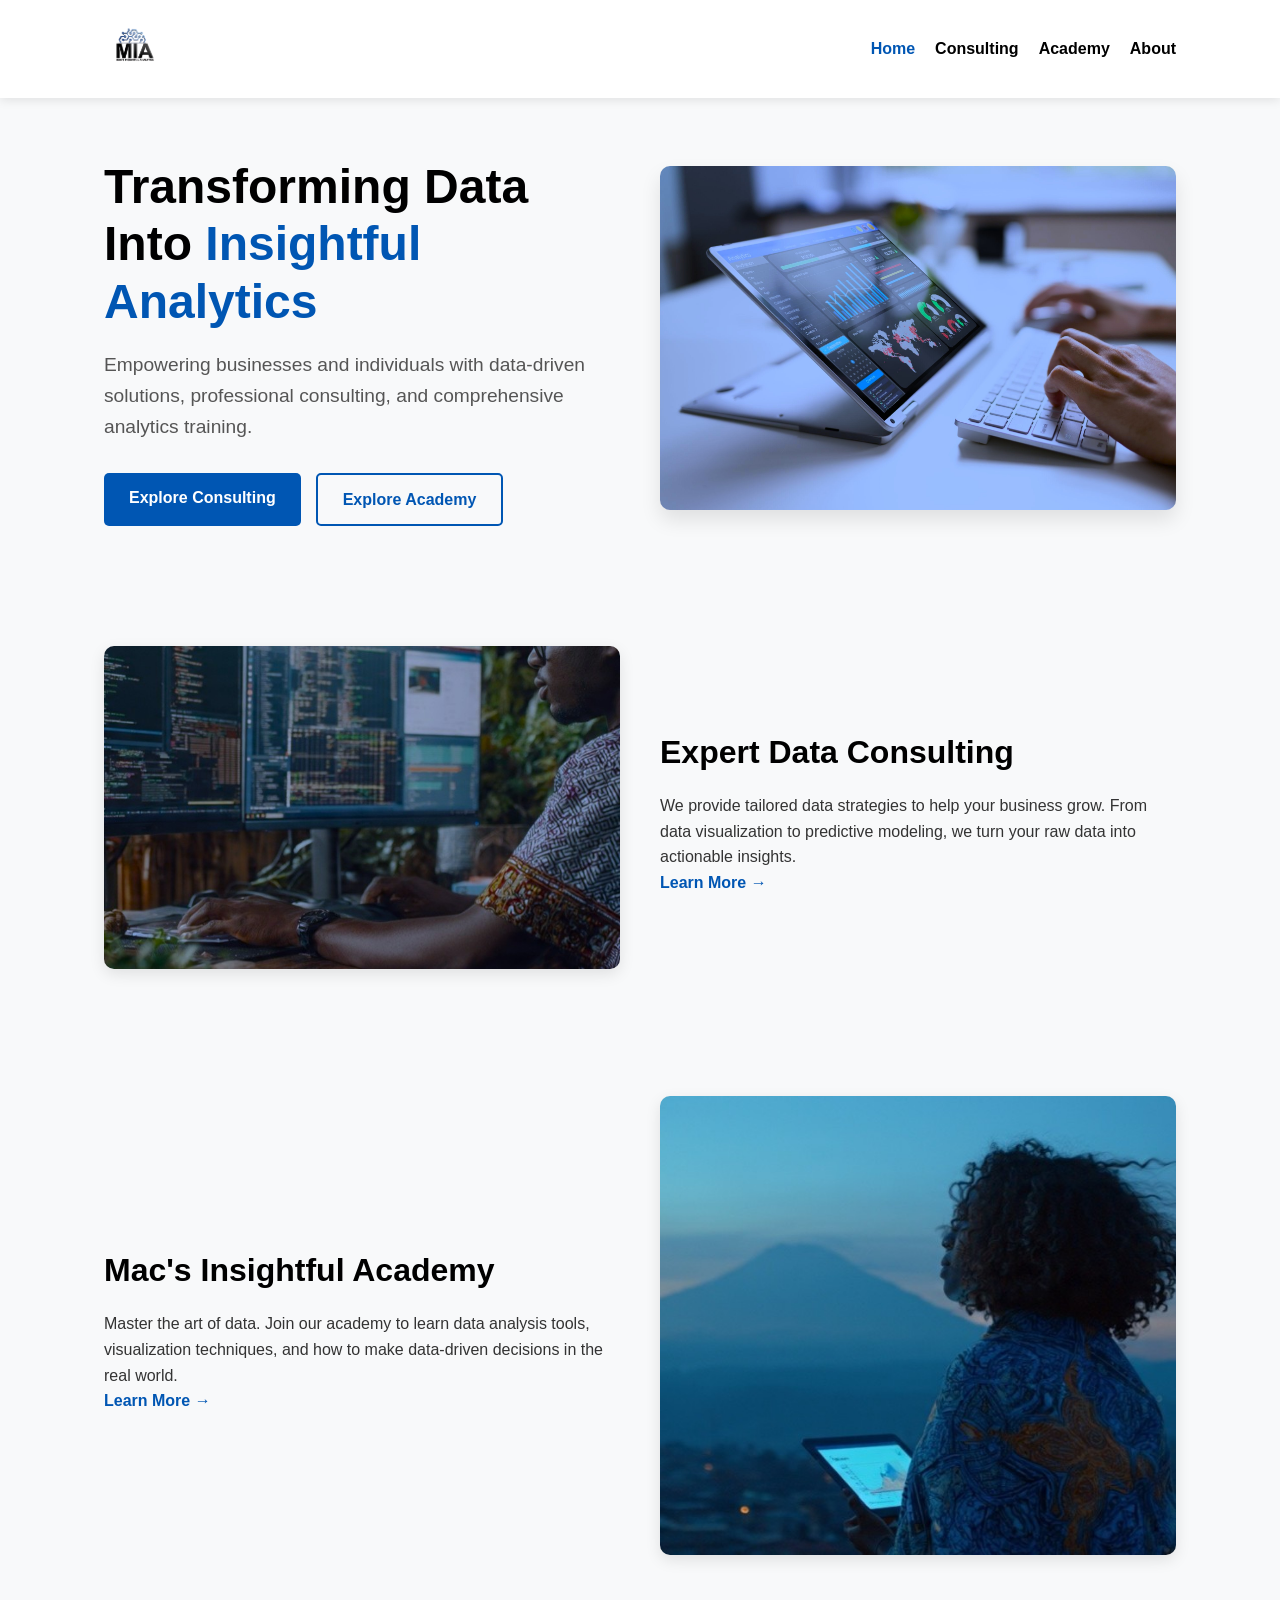
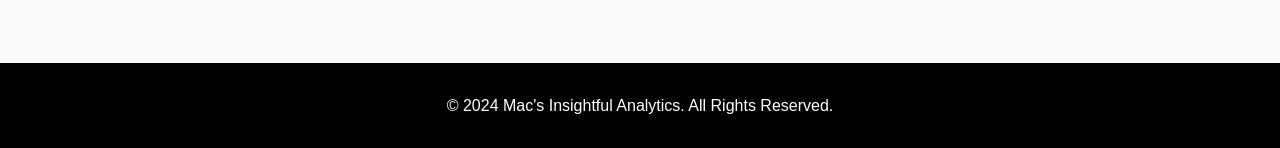
==== index.html @ 940858f6 "Home page setup" ====
<!DOCTYPE html>
<html lang="en">
<head>
    <meta charset="UTF-8">
    <meta name="viewport" content="width=device-width, initial-scale=1.0">
    <title>Mac's Insightful Analytics | Home</title>
    <link rel="stylesheet" href="style.css">
</head>
<body>

    <!-- Navigation Bar -->
    <header>
        <div class="nav-container">
            <div class="logo">
                <img src="images/logo.png" alt="MIA Logo">
            </div>
            <nav>
                <ul>
                    <li><a href="index.html" class="active">Home</a></li>
                    <li><a href="consulting.html">Consulting</a></li>
                    <li><a href="academy.html">Academy</a></li>
                    <li><a href="about.html">About</a></li>
                </ul>
            </nav>
        </div>
    </header>

    <!-- Hero Section -->
    <section class="hero">
        <div class="hero-content">
            <h1>Transforming Data Into <span class="highlight">Insightful Analytics</span></h1>
            <p>Empowering businesses and individuals with data-driven solutions, professional consulting, and comprehensive analytics training.</p>
            <div class="hero-buttons">
                <a href="consulting.html" class="btn btn-primary">Explore Consulting</a>
                <a href="academy.html" class="btn btn-secondary">Explore Academy</a>
            </div>
        </div>
        <div class="hero-image">
            <img src="images/dashboard.jpg" alt="Data Analytics Dashboard">
        </div>
    </section>

    <!-- Services / Consulting Snippet -->
    <section class="feature-section">
        <div class="feature-image">
            <img src="images/consulting.jpeg" alt="Data Consulting">
        </div>
        <div class="feature-text">
            <h2>Expert Data Consulting</h2>
            <p>We provide tailored data strategies to help your business grow. From data visualization to predictive modeling, we turn your raw data into actionable insights.</p>
            <a href="consulting.html" class="btn btn-link">Learn More &rarr;</a>
        </div>
    </section>

    <!-- Academy Snippet -->
    <section class="feature-section reverse">
        <div class="feature-image">
            <img src="images/academy.jpg" alt="Analytics Academy">
        </div>
        <div class="feature-text">
            <h2>Mac's Insightful Academy</h2>
            <p>Master the art of data. Join our academy to learn data analysis tools, visualization techniques, and how to make data-driven decisions in the real world.</p>
            <a href="academy.html" class="btn btn-link">Learn More &rarr;</a>
        </div>
    </section>

    <!-- Footer -->
    <footer>
        <p>&copy; 2024 Mac's Insightful Analytics. All Rights Reserved.</p>
    </footer>

</body>
</html>
---- style.css ----
/* Global Styles */
* {
    margin: 0;
    padding: 0;
    box-sizing: border-box;
    font-family: 'Segoe UI', Tahoma, Geneva, Verdana, sans-serif;
}

body {
    background-color: #f8f9fa;
    color: #333;
    line-height: 1.6;
}

/* Logo Colors Extracted from your Brand */
:root {
    --primary-blue: #0056b3; /* Adjust this to match the exact blue in your logo */
    --dark-black: #000000;
    --light-bg: #ffffff;
}

/* Navigation */
header {
    background-color: var(--light-bg);
    box-shadow: 0 2px 10px rgba(0,0,0,0.1);
    position: sticky;
    top: 0;
    z-index: 100;
}

.nav-container {
    display: flex;
    justify-content: space-between;
    align-items: center;
    padding: 15px 5%;
    max-width: 1200px;
    margin: 0 auto;
}

.logo img {
    height: 60px; /* Adjust based on your logo size */
}

nav ul {
    list-style: none;
    display: flex;
    gap: 20px;
}

nav ul li a {
    text-decoration: none;
    color: var(--dark-black);
    font-weight: 600;
    transition: color 0.3s ease;
}

nav ul li a:hover, nav ul li a.active {
    color: var(--primary-blue);
}

/* Hero Section */
.hero {
    display: flex;
    align-items: center;
    justify-content: space-between;
    padding: 60px 5%;
    max-width: 1200px;
    margin: 0 auto;
    gap: 40px;
}

.hero-content {
    flex: 1;
}

.hero-content h1 {
    font-size: 3rem;
    color: var(--dark-black);
    margin-bottom: 20px;
    line-height: 1.2;
}

.highlight {
    color: var(--primary-blue);
}

.hero-content p {
    font-size: 1.2rem;
    margin-bottom: 30px;
    color: #555;
}

.hero-buttons {
    display: flex;
    gap: 15px;
    flex-wrap: wrap;
}

.hero-image {
    flex: 1;
}

.hero-image img {
    width: 100%;
    border-radius: 10px;
    box-shadow: 0 10px 20px rgba(0,0,0,0.1);
}

/* Buttons */
.btn {
    padding: 12px 25px;
    text-decoration: none;
    border-radius: 5px;
    font-weight: bold;
    transition: all 0.3s ease;
    text-align: center;
}

.btn-primary {
    background-color: var(--primary-blue);
    color: white;
}

.btn-primary:hover {
    background-color: #004494;
}

.btn-secondary {
    background-color: transparent;
    color: var(--primary-blue);
    border: 2px solid var(--primary-blue);
}

.btn-secondary:hover {
    background-color: var(--primary-blue);
    color: white;
}

.btn-link {
    color: var(--primary-blue);
    padding: 0;
    font-weight: bold;
}

/* Feature Sections */
.feature-section {
    display: flex;
    align-items: center;
    justify-content: space-between;
    padding: 60px 5%;
    max-width: 1200px;
    margin: 0 auto;
    gap: 40px;
}

.feature-section.reverse {
    flex-direction: row-reverse;
}

.feature-image, .feature-text {
    flex: 1;
}

.feature-image img {
    width: 100%;
    border-radius: 10px;
    box-shadow: 0 5px 15px rgba(0,0,0,0.1);
}

.feature-text h2 {
    font-size: 2rem;
    margin-bottom: 15px;
    color: var(--dark-black);
}

/* Footer */
footer {
    background-color: var(--dark-black);
    color: white;
    text-align: center;
    padding: 30px 0;
    margin-top: 40px;
}

/* --- RESPONSIVE DESIGN FOR PHONES --- */
@media (max-width: 768px) {
    .nav-container {
        flex-direction: column;
        gap: 15px;
    }

    .hero, .feature-section, .feature-section.reverse {
        flex-direction: column;
        padding: 40px 5%;
    }

    .hero-content h1 {
        font-size: 2.2rem;
        text-align: center;
    }

    .hero-content p {
        text-align: center;
    }

    .hero-buttons {
        justify-content: center;
    }

    .feature-text h2, .feature-text p {
        text-align: center;
    }

    .btn-link {
        display: block;
        margin-top: 10px;
    }

    nav ul {
        padding-top: 10px;
        gap: 15px;
        flex-wrap: wrap;
        justify-content: center;
    }
}
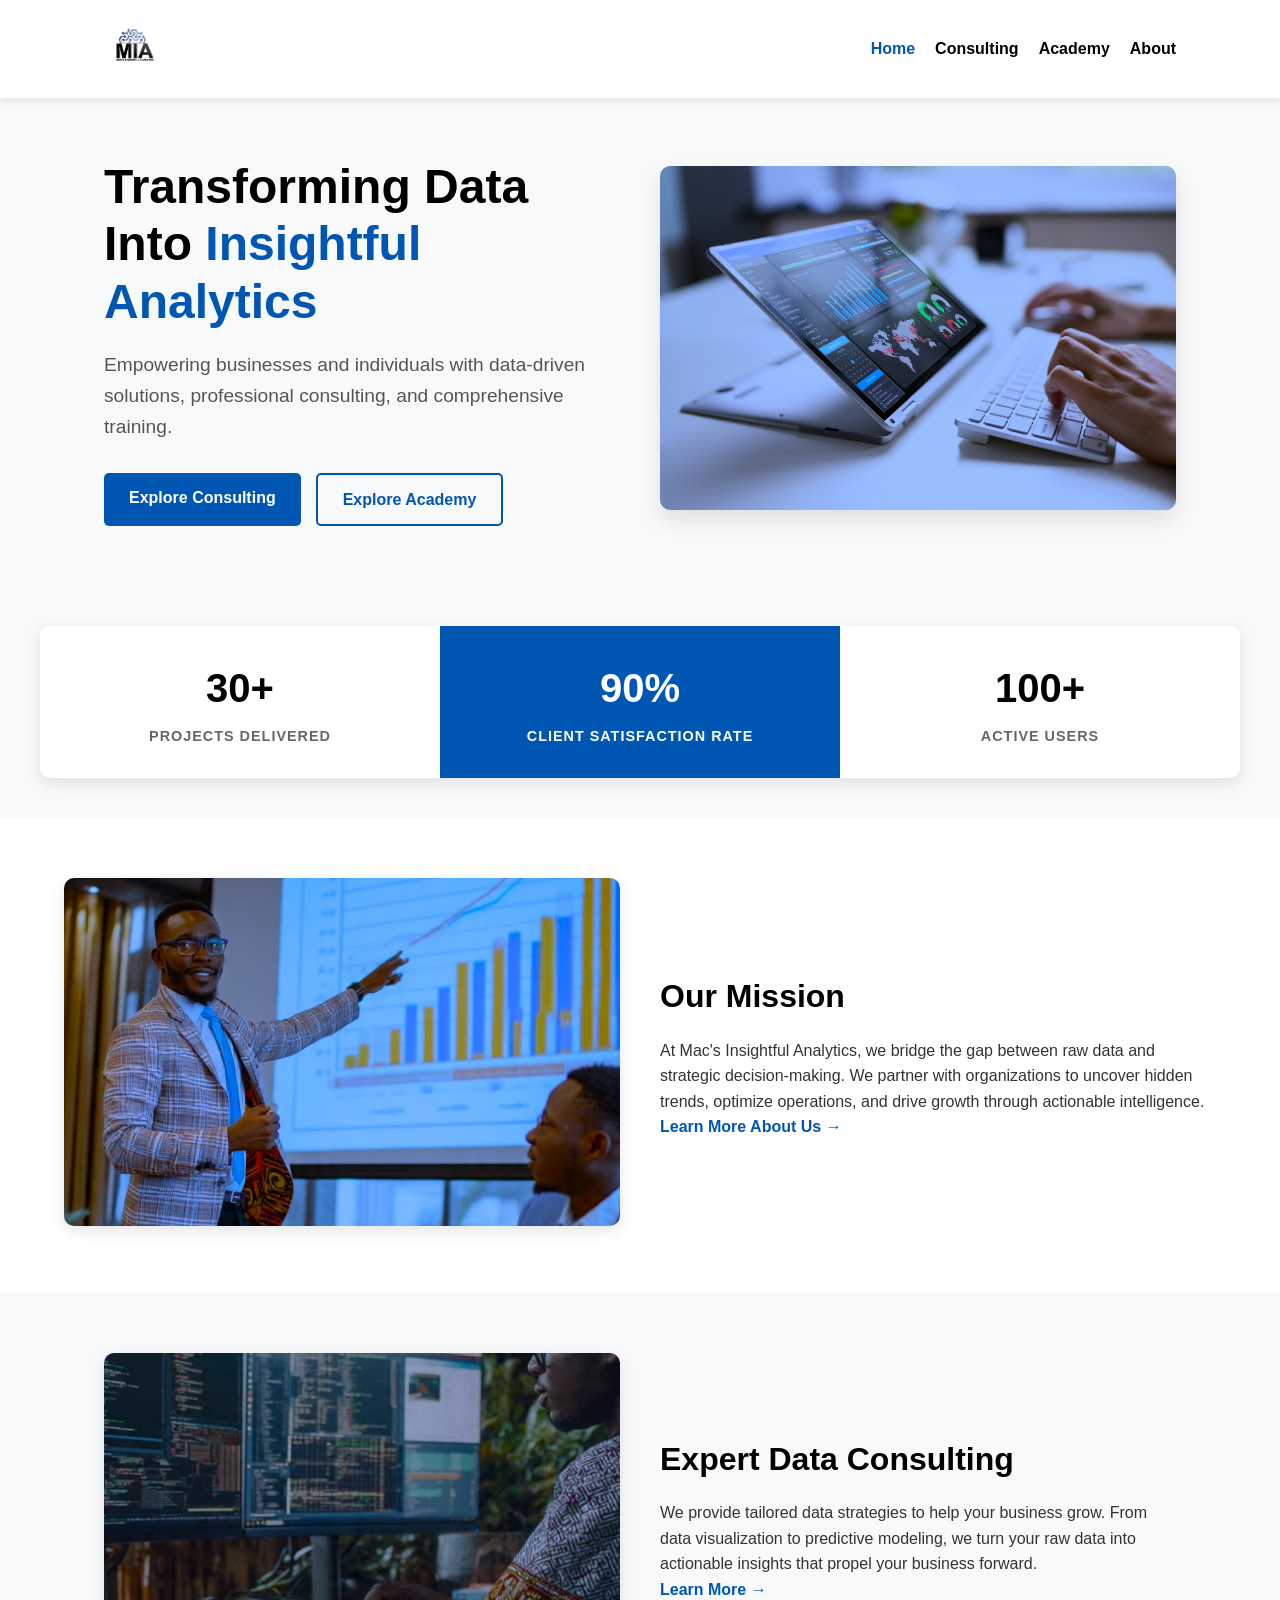
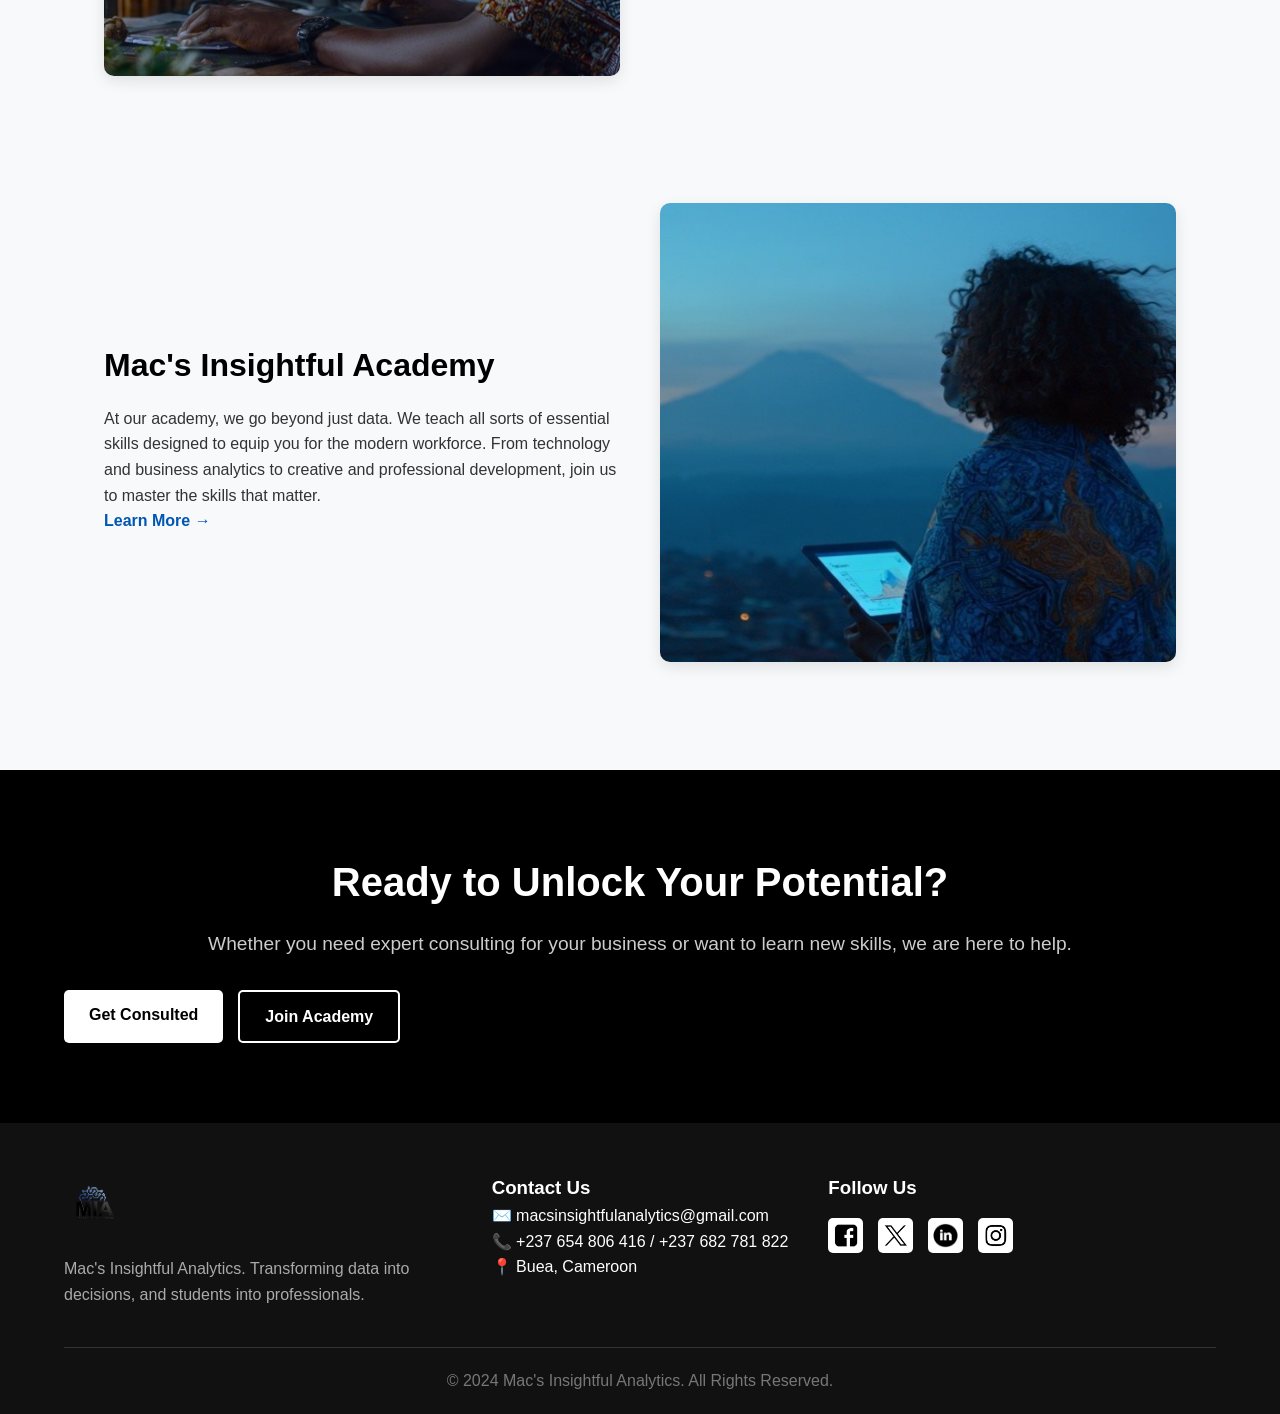
==== commit 455bc784: "mia web 1" ====
--- a/index.html
+++ b/index.html
@@ -29,7 +29,7 @@
     <section class="hero">
         <div class="hero-content">
             <h1>Transforming Data Into <span class="highlight">Insightful Analytics</span></h1>
-            <p>Empowering businesses and individuals with data-driven solutions, professional consulting, and comprehensive analytics training.</p>
+            <p>Empowering businesses and individuals with data-driven solutions, professional consulting, and comprehensive training.</p>
             <div class="hero-buttons">
                 <a href="consulting.html" class="btn btn-primary">Explore Consulting</a>
                 <a href="academy.html" class="btn btn-secondary">Explore Academy</a>
@@ -40,6 +40,38 @@
         </div>
     </section>
 
+        <!-- Hero Section Ends Here -->
+    </section>
+
+    <!-- NEW: Stats Bar Section -->
+    <section class="stats-bar">
+        <div class="stat-item">
+            <h3>30+</h3>
+            <p>Projects Delivered</p>
+        </div>
+        <div class="stat-item stat-highlight">
+            <h3>90%</h3>
+            <p>Client Satisfaction Rate</p>
+        </div>
+        <div class="stat-item">
+            <h3>100+</h3>
+            <p>Active Users</p>
+        </div>
+    </section>
+
+
+    <!-- Mission/About Snippet (Extended Content) -->
+    <section class="feature-section mission-section">
+        <div class="feature-image">
+            <img src="images/meeting.jpg" alt="Business Strategy Meeting">
+        </div>
+        <div class="feature-text">
+            <h2>Our Mission</h2>
+            <p>At Mac's Insightful Analytics, we bridge the gap between raw data and strategic decision-making. We partner with organizations to uncover hidden trends, optimize operations, and drive growth through actionable intelligence.</p>
+            <a href="about.html" class="btn btn-link">Learn More About Us &rarr;</a>
+        </div>
+    </section>
+
     <!-- Services / Consulting Snippet -->
     <section class="feature-section">
         <div class="feature-image">
@@ -47,27 +79,67 @@
         </div>
         <div class="feature-text">
             <h2>Expert Data Consulting</h2>
-            <p>We provide tailored data strategies to help your business grow. From data visualization to predictive modeling, we turn your raw data into actionable insights.</p>
+            <p>We provide tailored data strategies to help your business grow. From data visualization to predictive modeling, we turn your raw data into actionable insights that propel your business forward.</p>
             <a href="consulting.html" class="btn btn-link">Learn More &rarr;</a>
         </div>
     </section>
 
-    <!-- Academy Snippet -->
+    <!-- Academy Snippet (Text Fixed) -->
     <section class="feature-section reverse">
         <div class="feature-image">
             <img src="images/academy.jpg" alt="Analytics Academy">
         </div>
         <div class="feature-text">
             <h2>Mac's Insightful Academy</h2>
-            <p>Master the art of data. Join our academy to learn data analysis tools, visualization techniques, and how to make data-driven decisions in the real world.</p>
+            <p>At our academy, we go beyond just data. We teach all sorts of essential skills designed to equip you for the modern workforce. From technology and business analytics to creative and professional development, join us to master the skills that matter.</p>
             <a href="academy.html" class="btn btn-link">Learn More &rarr;</a>
         </div>
     </section>
 
-    <!-- Footer -->
+    <!-- Call to Action -->
+    <section class="cta-section">
+        <h2>Ready to Unlock Your Potential?</h2>
+        <p>Whether you need expert consulting for your business or want to learn new skills, we are here to help.</p>
+        <div class="hero-buttons">
+            <a href="consulting.html" class="btn btn-primary">Get Consulted</a>
+            <a href="academy.html" class="btn btn-secondary">Join Academy</a>
+        </div>
+    </section>
+
+     <!-- Footer -->
     <footer>
-        <p>&copy; 2024 Mac's Insightful Analytics. All Rights Reserved.</p>
+        <div class="footer-container">
+            
+            <!-- About Column -->
+            <div class="footer-about">
+                <img src="images/logo.png" alt="MIA Logo" class="footer-logo">
+                <p>Mac's Insightful Analytics. Transforming data into decisions, and students into professionals.</p>
+            </div>
+            
+            <!-- Contact Column (NEW) -->
+            <div class="footer-contact">
+                <h3>Contact Us</h3>
+                <p>✉️ macsinsightfulanalytics@gmail.com</p>
+                <p>📞 +237 654 806 416 / +237 682 781 822</p>
+                <p>📍 Buea, Cameroon</p>
+            </div>
+
+            <!-- Social Media Column -->
+            <div class="footer-social">
+                <h3>Follow Us</h3>
+                <div class="social-links">
+                    <!-- PASTE YOUR LINKS BELOW REPLACING THE # -->
+                    <a href="https://facebook.com/yourpage" target="_blank"><img src="images/facebook.png" alt="Facebook"></a>
+                    <a href="https://twitter.com/yourpage" target="_blank"><img src="images/twitter.png" alt="Twitter"></a>
+                    <a href="https://linkedin.com/yourpage" target="_blank"><img src="images/linkedin.png" alt="LinkedIn"></a>
+                    <a href="https://instagram.com/yourpage" target="_blank"><img src="images/instagram.png" alt="Instagram"></a>
+                </div>
+            </div>
+
+        </div>
+        <div class="footer-bottom">
+            <p>&copy; 2024 Mac's Insightful Analytics. All Rights Reserved.</p>
+        </div>
     </footer>
-
 </body>
 </html>
--- a/style.css
+++ b/style.css
@@ -104,6 +104,65 @@
     width: 100%;
     border-radius: 10px;
     box-shadow: 0 10px 20px rgba(0,0,0,0.1);
+}
+/* Stats Bar Section */
+.stats-bar {
+    display: flex;
+    justify-content: space-between;
+    align-items: stretch;
+    background-color: var(--light-bg);
+    max-width: 1200px;
+    margin: 40px auto;
+    border-radius: 10px;
+    box-shadow: 0 5px 15px rgba(0,0,0,0.1);
+    overflow: hidden;
+}
+
+.stat-item {
+    flex: 1;
+    text-align: center;
+    padding: 30px 15px;
+    background-color: #fff;
+}
+
+.stat-item h3 {
+    font-size: 2.5rem;
+    color: var(--dark-black);
+    margin-bottom: 5px;
+}
+
+.stat-item p {
+    color: #666;
+    font-weight: 600;
+    text-transform: uppercase;
+    font-size: 0.9rem;
+    letter-spacing: 1px;
+}
+
+/* The middle blue box */
+.stat-highlight {
+    background-color: var(--primary-blue);
+}
+
+.stat-highlight h3, .stat-highlight p {
+    color: white;
+}
+
+/* --- RESPONSIVE DESIGN FOR PHONES (Stats Bar) --- */
+@media (max-width: 768px) {
+    .stats-bar {
+        flex-direction: column;
+        margin: 20px 5%;
+    }
+    
+    .stat-item {
+        padding: 20px;
+        border-bottom: 1px solid #eee;
+    }
+    
+    .stat-item:last-child {
+        border-bottom: none;
+    }
 }
 
 /* Buttons */
@@ -157,6 +216,16 @@
     flex-direction: row-reverse;
 }
 
+/* Alternating background colors for sections */
+.mission-section {
+    background-color: #ffffff;
+    width: 100%;
+    max-width: 100%;
+    margin: 0;
+    padding-left: 5%;
+    padding-right: 5%;
+}
+
 .feature-image, .feature-text {
     flex: 1;
 }
@@ -173,13 +242,107 @@
     color: var(--dark-black);
 }
 
-/* Footer */
-footer {
+/* Call To Action Section */
+.cta-section {
     background-color: var(--dark-black);
     color: white;
     text-align: center;
-    padding: 30px 0;
+    padding: 80px 5%;
     margin-top: 40px;
+}
+
+.cta-section h2 {
+    font-size: 2.5rem;
+    margin-bottom: 15px;
+}
+
+.cta-section p {
+    font-size: 1.2rem;
+    margin-bottom: 30px;
+    color: #ccc;
+}
+
+.cta-section .btn-primary {
+    background-color: white;
+    color: var(--dark-black);
+}
+
+.cta-section .btn-secondary {
+    color: white;
+    border-color: white;
+}
+
+.cta-section .btn-secondary:hover {
+    background-color: white;
+    color: var(--dark-black);
+}
+
+/* Footer */
+footer {
+    background-color: #111;
+    color: #fff;
+    padding: 50px 5% 20px 5%;
+}
+
+.footer-container {
+    display: flex;
+    justify-content: space-between;
+    align-items: flex-start;
+    max-width: 1200px;
+    margin: 0 auto;
+    flex-wrap: wrap;
+    gap: 40px;
+}
+
+.footer-about {
+    flex: 1;
+    min-width: 300px;
+}
+
+.footer-logo {
+    height: 60px;
+    margin-bottom: 15px;
+}
+
+.footer-about p {
+    color: #aaa;
+    max-width: 400px;
+}
+
+.footer-social {
+    flex: 1;
+    min-width: 200px;
+}
+
+.footer-social h3 {
+    margin-bottom: 15px;
+    color: white;
+}
+
+.social-links {
+    display: flex;
+    gap: 15px;
+}
+
+.social-links a img {
+    height: 35px;
+    width: 35px;
+    transition: transform 0.3s ease;
+    background-color: white;
+    padding: 5px;
+    border-radius: 5px;
+}
+
+.social-links a img:hover {
+    transform: scale(1.1);
+}
+
+.footer-bottom {
+    text-align: center;
+    margin-top: 40px;
+    padding-top: 20px;
+    border-top: 1px solid #333;
+    color: #777;
 }
 
 /* --- RESPONSIVE DESIGN FOR PHONES --- */
@@ -203,11 +366,11 @@
         text-align: center;
     }
 
-    .hero-buttons {
+    .hero-buttons, .cta-section .hero-buttons {
         justify-content: center;
     }
 
-    .feature-text h2, .feature-text p {
+    .feature-text h2, .feature-text p, .cta-section h2, .cta-section p {
         text-align: center;
     }
 
@@ -222,4 +385,243 @@
         flex-wrap: wrap;
         justify-content: center;
     }
+
+    .footer-container {
+        flex-direction: column;
+        text-align: center;
+        align-items: center;
+    }
+    
+    .footer-about p {
+        max-width: 100%;
+    }
+
+    .social-links {
+        justify-content: center;
+    }
+}
+
+
+
+/* =========================================
+   CONSULTING PAGE STYLES (Grid Layouts)
+   ========================================= */
+
+/* Section Blocks */
+.section-block {
+    padding: 80px 5%;
+    max-width: 1200px;
+    margin: 0 auto;
+}
+
+.section-block.alt-bg {
+    background-color: #ffffff;
+    max-width: 100%;
+}
+
+/* Section Titles */
+.section-title {
+    text-align: center;
+    margin-bottom: 50px;
+}
+
+.section-title h2 {
+    font-size: 2.5rem;
+    color: var(--dark-black);
+    margin-bottom: 10px;
+}
+
+.section-title p {
+    color: #666;
+    max-width: 600px;
+    margin: 0 auto;
+    font-size: 1.1rem;
+}
+
+/* Grid Layout (3 columns on Desktop) */
+.grid-layout {
+    display: grid;
+    grid-template-columns: repeat(3, 1fr); /* Creates 3 equal columns */
+    gap: 30px;
+}
+
+/* Grid Cards */
+.grid-card {
+    background-color: #fff;
+    border-radius: 10px;
+    overflow: hidden;
+    box-shadow: 0 5px 15px rgba(0,0,0,0.08);
+    transition: transform 0.3s ease, box-shadow 0.3s ease;
+    border: 1px solid #eee;
+}
+
+.grid-card:hover {
+    transform: translateY(-5px);
+    box-shadow: 0 10px 25px rgba(0,0,0,0.12);
+}
+
+.grid-card img {
+    width: 100%;
+    height: 220px;
+    object-fit: cover; /* This prevents images from stretching */
+}
+
+.grid-card-text {
+    padding: 20px;
+}
+
+.grid-card-text h3 {
+    font-size: 1.3rem;
+    color: var(--primary-blue);
+    margin-bottom: 10px;
+}
+
+.grid-card-text p {
+    color: #555;
+    font-size: 0.95rem;
+}
+
+/* --- RESPONSIVE DESIGN FOR PHONES & TABLETS --- */
+@media (max-width: 900px) {
+    /* Tablets: 2 columns */
+    .grid-layout {
+        grid-template-columns: repeat(2, 1fr);
+    }
+}
+
+@media (max-width: 600px) {
+    /* Phones: 1 column */
+    .grid-layout {
+        grid-template-columns: 1fr;
+    }
+    
+    .section-block {
+        padding: 50px 5%;
+    }
+    
+    .section-title h2 {
+        font-size: 2rem;
+    }
+}
+
+/* =========================================
+   ACADEMY PAGE STYLES (4-Column Grid)
+   ========================================= */
+
+.grid-4-col {
+    grid-template-columns: repeat(4, 1fr); /* 4 columns on desktop */
+}
+
+.grid-4-col .grid-card img {
+    height: 180px; /* Slightly shorter images for the 4-column layout */
+}
+
+/* --- RESPONSIVE DESIGN FOR TABLETS & PHONES --- */
+@media (max-width: 1000px) {
+    /* Tablets: 2 columns */
+    .grid-4-col {
+        grid-template-columns: repeat(2, 1fr);
+    }
+}
+
+@media (max-width: 600px) {
+    /* Phones: 1 column (inherits from the previous mobile code, but just to be safe) */
+    .grid-4-col {
+        grid-template-columns: 1fr;
+    }
+}
+
+/* =========================================
+   ABOUT PAGE STYLES
+   ========================================= */
+
+/* Centered Hero for About Page */
+.about-hero {
+    text-align: center;
+    padding: 80px 5% 40px 5%;
+    max-width: 800px;
+    margin: 0 auto;
+}
+
+.about-logo {
+    width: 150px;
+    margin-bottom: 20px;
+    border-radius: 10px;
+}
+
+.about-hero h1 {
+    font-size: 2.5rem;
+    margin-bottom: 20px;
+    color: var(--dark-black);
+}
+
+.about-hero p {
+    font-size: 1.2rem;
+    color: #555;
+}
+
+/* 3-Column Grid for Team */
+.grid-3-col {
+    grid-template-columns: repeat(3, 1fr); /* 3 columns on desktop */
+}
+
+/* Team Cards */
+.team-card {
+    background-color: #fff;
+    border-radius: 10px;
+    overflow: hidden;
+    box-shadow: 0 5px 15px rgba(0,0,0,0.08);
+    text-align: center;
+    padding-bottom: 25px;
+    transition: transform 0.3s ease;
+    border: 1px solid #eee;
+}
+
+.team-card:hover {
+    transform: translateY(-5px);
+}
+
+.team-card img {
+    width: 150px;
+    height: 150px;
+    object-fit: cover;
+    border-radius: 50%; /* Makes the image a perfect circle */
+    margin: 25px auto 15px auto;
+    border: 4px solid var(--primary-blue);
+}
+
+.team-info {
+    padding: 0 20px;
+}
+
+.team-info h3 {
+    color: var(--dark-black);
+    font-size: 1.3rem;
+    margin-bottom: 5px;
+}
+
+.team-info .role {
+    color: var(--primary-blue);
+    font-weight: 600;
+    margin-bottom: 10px;
+    font-size: 0.9rem;
+}
+
+/* --- RESPONSIVE DESIGN FOR TABLETS & PHONES --- */
+@media (max-width: 900px) {
+    /* Tablets: 2 columns for team */
+    .grid-3-col {
+        grid-template-columns: repeat(2, 1fr);
+    }
+}
+
+@media (max-width: 600px) {
+    /* Phones: 1 column for team */
+    .grid-3-col {
+        grid-template-columns: 1fr;
+    }
+    
+    .about-hero h1 {
+        font-size: 2rem;
+    }
 }
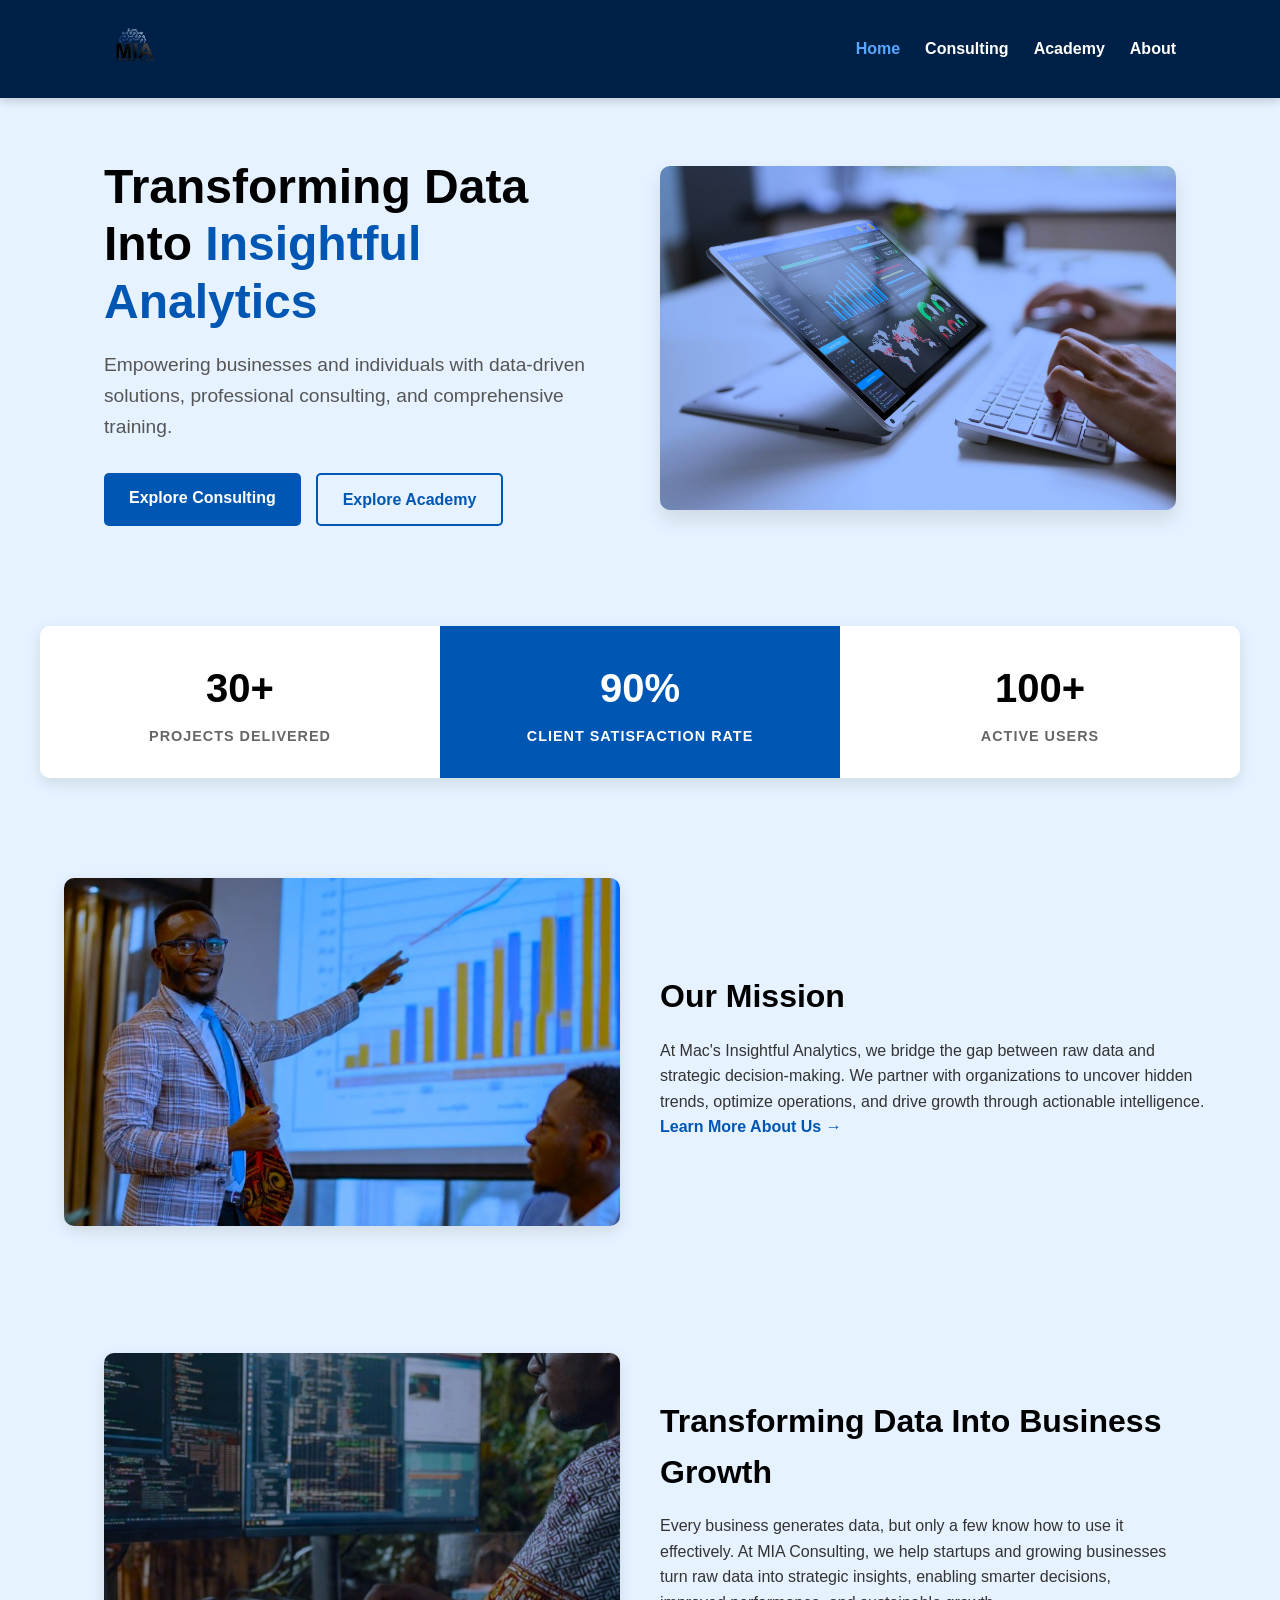
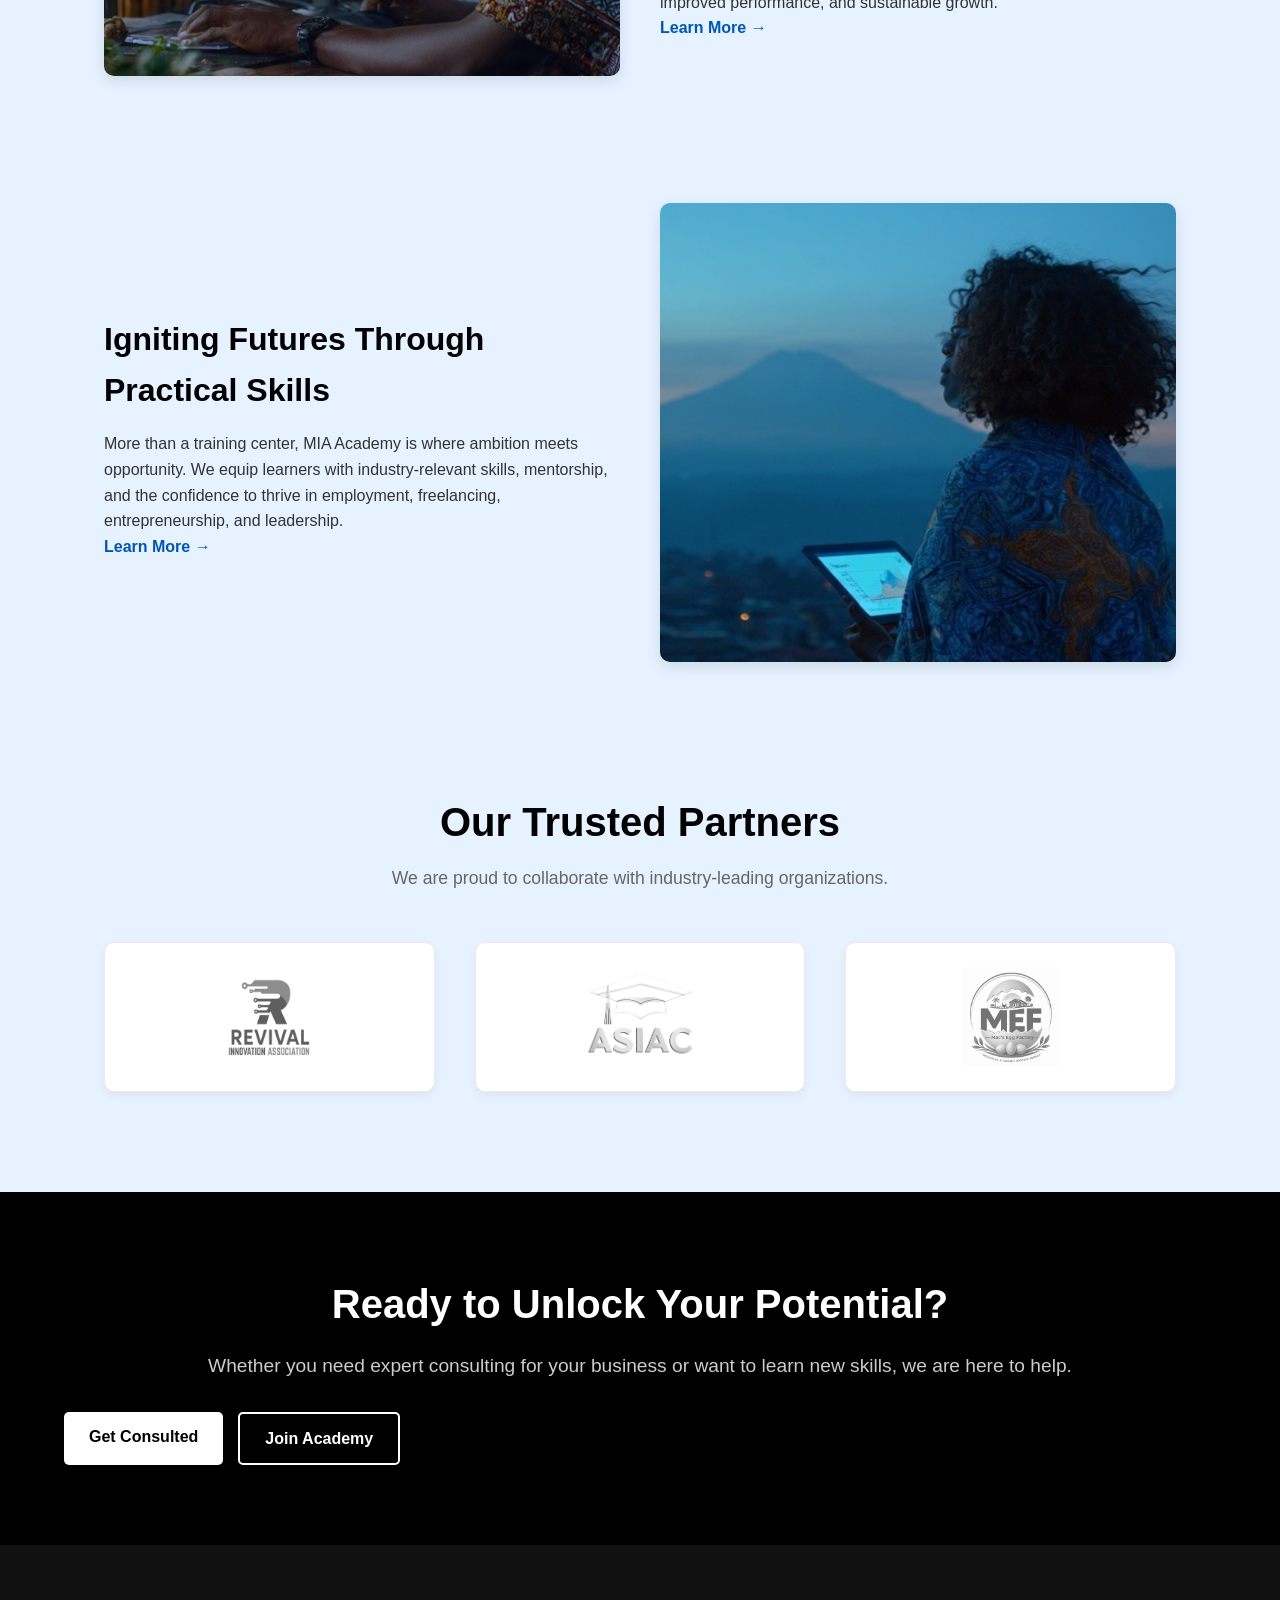
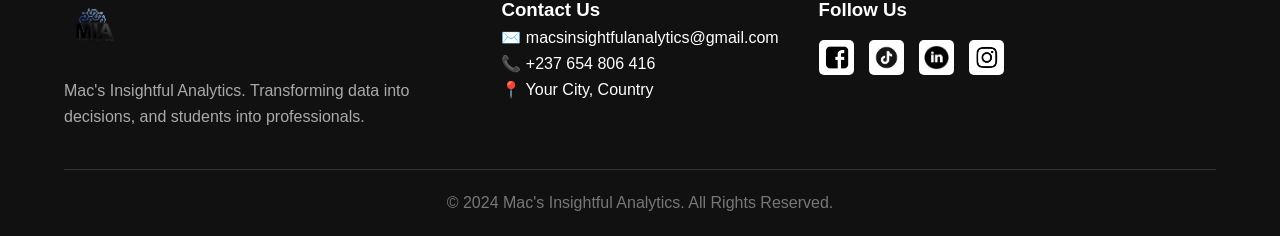
==== commit d1be511a: "web 3" ====
--- a/index.html
+++ b/index.html
@@ -9,12 +9,18 @@
 <body>
 
     <!-- Navigation Bar -->
-    <header>
+       <header>
         <div class="nav-container">
             <div class="logo">
                 <img src="images/logo.png" alt="MIA Logo">
             </div>
-            <nav>
+            <!-- Hamburger Button -->
+            <button class="menu-toggle" id="menu-toggle" aria-label="Toggle Menu">
+                <span></span>
+                <span></span>
+                <span></span>
+            </button>
+            <nav id="nav-menu">
                 <ul>
                     <li><a href="index.html" class="active">Home</a></li>
                     <li><a href="consulting.html">Consulting</a></li>
@@ -78,8 +84,8 @@
             <img src="images/consulting.jpeg" alt="Data Consulting">
         </div>
         <div class="feature-text">
-            <h2>Expert Data Consulting</h2>
-            <p>We provide tailored data strategies to help your business grow. From data visualization to predictive modeling, we turn your raw data into actionable insights that propel your business forward.</p>
+            <h2>Transforming Data Into Business Growth</h2>
+            <p>Every business generates data, but only a few know how to use it effectively. At MIA Consulting, we help startups and growing businesses turn raw data into strategic insights, enabling smarter decisions, improved performance, and sustainable growth.</p>
             <a href="consulting.html" class="btn btn-link">Learn More &rarr;</a>
         </div>
     </section>
@@ -90,56 +96,72 @@
             <img src="images/academy.jpg" alt="Analytics Academy">
         </div>
         <div class="feature-text">
-            <h2>Mac's Insightful Academy</h2>
-            <p>At our academy, we go beyond just data. We teach all sorts of essential skills designed to equip you for the modern workforce. From technology and business analytics to creative and professional development, join us to master the skills that matter.</p>
+            <h2>Igniting Futures Through Practical Skills</h2>
+            <p>More than a training center, MIA Academy is where ambition meets opportunity. We equip learners with industry-relevant skills, mentorship, and the confidence to thrive in employment, freelancing, entrepreneurship, and leadership.</p>
             <a href="academy.html" class="btn btn-link">Learn More &rarr;</a>
         </div>
     </section>
 
-    <!-- Call to Action -->
+        <!-- Mission Section Ends Here -->
+    </section>
+
+    <!-- NEW: Our Partners Section -->
+    <section class="partners-section">
+        <div class="section-title">
+            <h2>Our Trusted Partners</h2>
+            <p>We are proud to collaborate with industry-leading organizations.</p>
+        </div>
+        <div class="partners-grid">
+            <div class="partner-card">
+                <img src="images/partner-1.png" alt="Partner 1">
+            </div>
+            <div class="partner-card">
+                <img src="images/partner-2.png" alt="Partner 2">
+            </div>
+            <div class="partner-card">
+                <img src="images/partner-3.png" alt="Partner 3">
+            </div>
+        </div>
+    </section>
+
+        <!-- Call to Action Section -->
     <section class="cta-section">
         <h2>Ready to Unlock Your Potential?</h2>
         <p>Whether you need expert consulting for your business or want to learn new skills, we are here to help.</p>
         <div class="hero-buttons">
             <a href="consulting.html" class="btn btn-primary">Get Consulted</a>
             <a href="academy.html" class="btn btn-secondary">Join Academy</a>
-        </div>
-    </section>
+        </div> <!-- THIS CLOSING DIV IS VERY IMPORTANT -->
+    </section> <!-- THIS CLOSING SECTION IS VERY IMPORTANT -->
 
-     <!-- Footer -->
-    <footer>
+    <!-- Footer -->
+    <footer id="footer">
         <div class="footer-container">
-            
-            <!-- About Column -->
             <div class="footer-about">
                 <img src="images/logo.png" alt="MIA Logo" class="footer-logo">
                 <p>Mac's Insightful Analytics. Transforming data into decisions, and students into professionals.</p>
             </div>
-            
-            <!-- Contact Column (NEW) -->
             <div class="footer-contact">
                 <h3>Contact Us</h3>
                 <p>✉️ macsinsightfulanalytics@gmail.com</p>
-                <p>📞 +237 654 806 416 / +237 682 781 822</p>
-                <p>📍 Buea, Cameroon</p>
+                <p>📞 +237 654 806 416</p>
+                <p>📍 Your City, Country</p>
             </div>
-
-            <!-- Social Media Column -->
             <div class="footer-social">
                 <h3>Follow Us</h3>
                 <div class="social-links">
-                    <!-- PASTE YOUR LINKS BELOW REPLACING THE # -->
-                    <a href="https://facebook.com/yourpage" target="_blank"><img src="images/facebook.png" alt="Facebook"></a>
-                    <a href="https://twitter.com/yourpage" target="_blank"><img src="images/twitter.png" alt="Twitter"></a>
-                    <a href="https://linkedin.com/yourpage" target="_blank"><img src="images/linkedin.png" alt="LinkedIn"></a>
-                    <a href="https://instagram.com/yourpage" target="_blank"><img src="images/instagram.png" alt="Instagram"></a>
+                    <a href="https://web.facebook.com/profile.php?id=61587381543514&sk=reels_tab" target="_blank"><img src="images/facebook.png" alt="Facebook"></a>
+                    <a href="https://www.tiktok.com/@mia.consulting1" target="_blank"><img src="images/twitter.png" alt="Twitter"></a>
+                    <a href="https://www.linkedin.com/company/mia-consulting-academy/" target="_blank"><img src="images/linkedin.png" alt="LinkedIn"></a>
+                    <a href="https://www.instagram.com/mia.academy.cmr?igsh=d3J6bjZrM3IwaDl6" target="_blank"><img src="images/instagram.png" alt="Instagram"></a>
                 </div>
             </div>
-
         </div>
         <div class="footer-bottom">
             <p>&copy; 2024 Mac's Insightful Analytics. All Rights Reserved.</p>
         </div>
     </footer>
+
+    <script src="script.js"></script>
 </body>
 </html>
--- a/style.css
+++ b/style.css
@@ -7,7 +7,7 @@
 }
 
 body {
-    background-color: #f8f9fa;
+    background-color: #e6f2ff;
     color: #333;
     line-height: 1.6;
 }
@@ -21,11 +21,11 @@
 
 /* Navigation */
 header {
-    background-color: var(--light-bg);
-    box-shadow: 0 2px 10px rgba(0,0,0,0.1);
+    background-color: #002147; /* Dark Navy Blue */
+    box-shadow: 0 2px 10px rgba(0,0,0,0.2);
     position: sticky;
     top: 0;
-    z-index: 100;
+    z-index: 1000;
 }
 
 .nav-container {
@@ -35,27 +35,86 @@
     padding: 15px 5%;
     max-width: 1200px;
     margin: 0 auto;
+    position: relative;
 }
 
 .logo img {
-    height: 60px; /* Adjust based on your logo size */
-}
-
+    height: 60px; 
+}
+
+/* Desktop Menu Links */
 nav ul {
     list-style: none;
     display: flex;
-    gap: 20px;
+    gap: 25px;
 }
 
 nav ul li a {
     text-decoration: none;
-    color: var(--dark-black);
+    color: #ffffff; /* White text for the dark background */
     font-weight: 600;
     transition: color 0.3s ease;
 }
 
 nav ul li a:hover, nav ul li a.active {
-    color: var(--primary-blue);
+    color: #58a6ff; /* Light blue when hovered or active */
+}
+
+/* Hamburger Menu (Hidden on Desktop) */
+.menu-toggle {
+    display: none; /* Hidden on large screens */
+    flex-direction: column;
+    justify-content: space-between;
+    width: 30px;
+    height: 21px;
+    background: transparent;
+    border: none;
+    cursor: pointer;
+    z-index: 1001;
+}
+
+.menu-toggle span {
+    display: block;
+    height: 3px;
+    width: 100%;
+    background-color: #ffffff; /* White lines */
+    border-radius: 3px;
+    transition: all 0.3s ease;
+}
+
+/* --- RESPONSIVE DESIGN FOR PHONES --- */
+@media (max-width: 768px) {
+    .menu-toggle {
+        display: flex; /* Show hamburger on phones */
+    }
+
+    /* Hide the normal menu */
+    #nav-menu {
+        display: none;
+        flex-direction: column;
+        position: absolute;
+        top: 100%;
+        left: 0;
+        width: 100%;
+        background-color: #002147; /* Navy Blue dropdown */
+        padding: 20px 5%;
+        box-shadow: 0 5px 10px rgba(0,0,0,0.2);
+    }
+
+    /* Show the menu when it has the 'active' class */
+    #nav-menu.active {
+        display: flex;
+    }
+
+    nav ul {
+        flex-direction: column;
+        gap: 15px;
+        width: 100%;
+    }
+    
+    nav ul li {
+        text-align: center;
+    }
 }
 
 /* Hero Section */
@@ -218,7 +277,7 @@
 
 /* Alternating background colors for sections */
 .mission-section {
-    background-color: #ffffff;
+    background-color: #e6f2ff;
     width: 100%;
     max-width: 100%;
     margin: 0;
@@ -348,10 +407,9 @@
 /* --- RESPONSIVE DESIGN FOR PHONES --- */
 @media (max-width: 768px) {
     .nav-container {
-        flex-direction: column;
-        gap: 15px;
-    }
-
+        flex-direction: row; /* Keeps logo and 3 lines side-by-side */
+        justify-content: space-between; /* Puts logo left, lines right */
+    }
     .hero, .feature-section, .feature-section.reverse {
         flex-direction: column;
         padding: 40px 5%;
@@ -415,7 +473,7 @@
 }
 
 .section-block.alt-bg {
-    background-color: #ffffff;
+    background-color: #e6f2ff;
     max-width: 100%;
 }
 
@@ -624,4 +682,130 @@
     .about-hero h1 {
         font-size: 2rem;
     }
+}
+/* =========================================
+   PARTNERS SECTION STYLES
+   ========================================= */
+.partners-section {
+    padding: 60px 5%;
+    max-width: 1200px;
+    margin: 0 auto;
+    text-align: center;
+}
+
+.partners-grid {
+    display: grid;
+    grid-template-columns: repeat(3, 1fr); /* 3 logos side-by-side */
+    gap: 40px;
+    align-items: center; /* Centers them vertically if they are different sizes */
+    margin-top: 30px;
+}
+
+.partner-card {
+    background-color: #ffffff; /* White background card for the logos */
+    padding: 20px;
+    border-radius: 10px;
+    box-shadow: 0 4px 10px rgba(0,0,0,0.05);
+    border: 1px solid #eaeaea;
+    display: flex;
+    justify-content: center;
+    align-items: center;
+    height: 150px; /* Keeps all cards the same height */
+}
+
+.partner-card img {
+    max-width: 100%;
+    max-height: 100px; /* Prevents giant logos from overflowing */
+    object-fit: contain; /* Keeps the logo's shape perfect */
+    filter: grayscale(100%); /* Makes logos black and white by default */
+    opacity: 0.7; /* Slightly faded */
+    transition: all 0.3s ease;
+}
+
+/* When you hover over a logo, it turns colorful and bright */
+.partner-card img:hover {
+    filter: grayscale(0%);
+    opacity: 1;
+}
+
+/* --- RESPONSIVE DESIGN FOR PHONES --- */
+@media (max-width: 768px) {
+    .partners-grid {
+        grid-template-columns: repeat(3, 1fr); /* Keeps 3 side-by-side on phone */
+        gap: 15px; /* Smaller gap so they fit nicely */
+    }
+    
+    .partner-card {
+        height: 100px; /* Shorter cards on mobile */
+        padding: 10px;
+    }
+    
+    .partner-card img {
+        max-height: 60px;
+    }
+}
+/* =========================================
+   PURPOSE SECTION STYLES
+   ========================================= */
+.purpose-section {
+    padding: 60px 5%;
+    max-width: 900px;
+    margin: 0 auto;
+}
+
+.purpose-container {
+    background-color: #ffffff;
+    padding: 40px;
+    border-radius: 12px;
+    box-shadow: 0 5px 15px rgba(0,0,0,0.08);
+    border-left: 5px solid var(--primary-blue); /* A nice blue accent bar on the left */
+}
+
+.purpose-container h2 {
+    font-size: 2rem;
+    color: var(--dark-black);
+    margin-bottom: 20px;
+}
+
+.purpose-container p {
+    color: #555;
+    margin-bottom: 15px;
+    line-height: 1.7;
+    font-size: 1.05rem;
+}
+
+/* Custom Bullet Points */
+.purpose-list {
+    list-style: none; /* Removes default black dots */
+    padding-left: 5px;
+}
+
+.purpose-list li {
+    position: relative;
+    padding-left: 30px;
+    margin-bottom: 12px;
+    color: #555;
+    font-size: 1.05rem;
+    line-height: 1.5;
+}
+
+/* Creates a custom blue diamond/dot bullet */
+.purpose-list li::before {
+    content: "▶"; /* A right-pointing triangle */
+    color: var(--primary-blue);
+    font-size: 0.8rem;
+    position: absolute;
+    left: 0;
+    top: 4px;
+}
+
+/* --- RESPONSIVE DESIGN FOR PHONES --- */
+@media (max-width: 600px) {
+    .purpose-container {
+        padding: 25px;
+    }
+    
+    .purpose-container h2 {
+        font-size: 1.7rem;
+    }
 }
